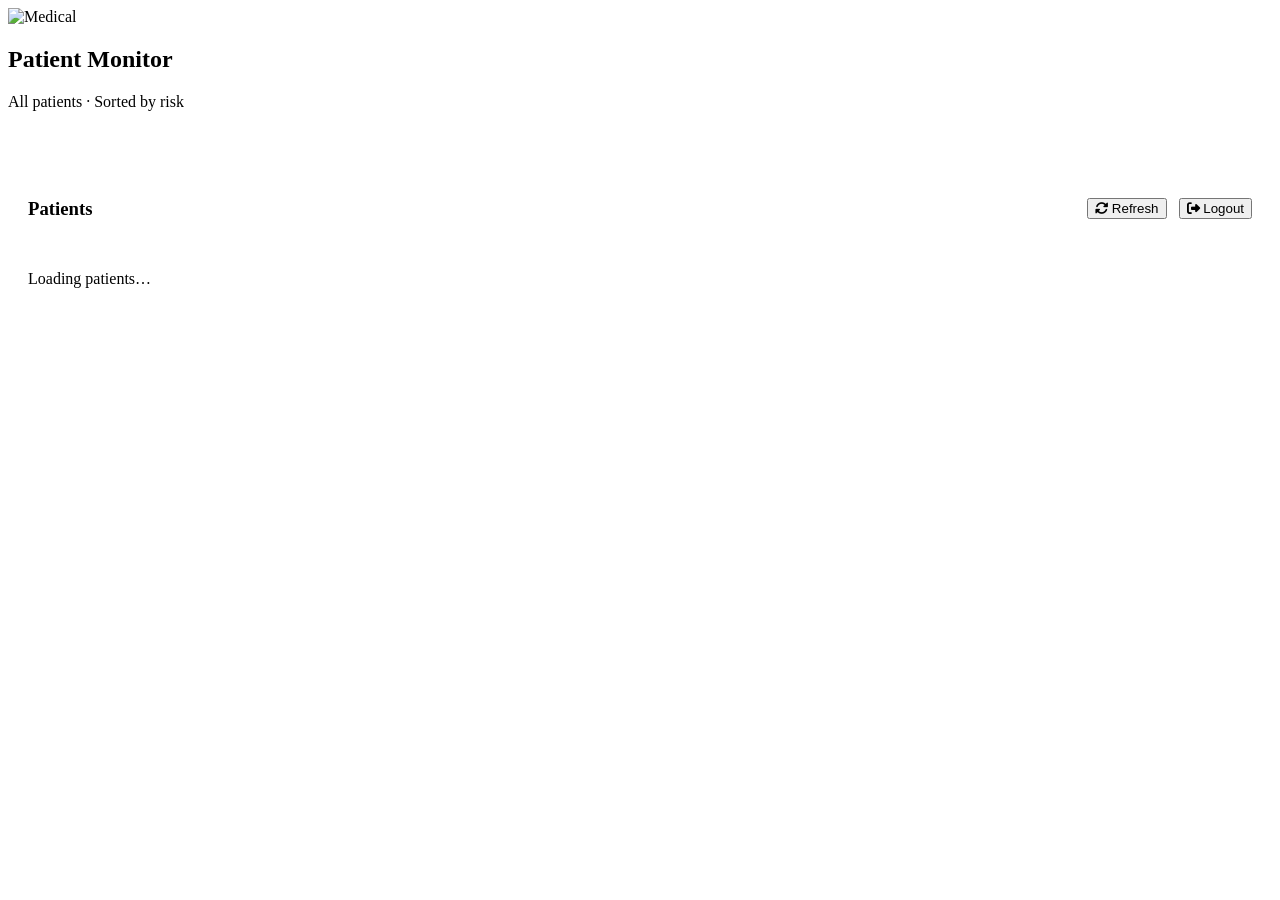
==== clinician.html @ 2faeb7e5 "Add files via upload" ====
<!DOCTYPE html>
<html lang="en">
<head>
    <meta charset="UTF-8">
    <meta name="viewport" content="width=device-width, initial-scale=1.0">
    <meta name="theme-color" content="#f64515">
    <meta name="description" content="AURA Clinician View - Blood Pressure Patient Monitoring">
    <meta name="apple-mobile-web-app-capable" content="yes">
    <meta name="apple-mobile-web-app-status-bar-style" content="black-translucent">
    <meta name="apple-mobile-web-app-title" content="AURA">
    <link rel="icon" type="image/svg+xml" href="data:image/svg+xml,<svg xmlns='http://www.w3.org/2000/svg' viewBox='0 0 192 192'><rect width='192' height='192' fill='%23f64515' rx='45'/><text x='96' y='106' font-size='96' font-weight='bold' fill='%23fff' text-anchor='middle' font-family='Syne'>A</text></svg>">
    <link rel="manifest" href="/manifest.json">
    <link rel="preconnect" href="https://fonts.googleapis.com">
    <link rel="preconnect" href="https://fonts.gstatic.com" crossorigin>
    <link href="https://fonts.googleapis.com/css2?family=Syne:wght@400;600;700;800&family=DM+Sans:ital,wght@0,300;0,400;0,500;1,300&family=DM+Mono:wght@300;400;500&display=swap" rel="stylesheet">
    <link rel="stylesheet" href="https://cdnjs.cloudflare.com/ajax/libs/font-awesome/6.4.0/css/all.min.css">
    <link rel="stylesheet" href="css/style.css">
    <title>Clinician View - AURA</title>
</head>
<body>

<main class="page-container">

<section id="clinician-page" class="page active">
    <div class="clinician-banner">
        <img src="https://images.unsplash.com/photo-1551601651-2a8555f1a136?w=900&q=80&auto=format&fit=crop" alt="Medical" loading="lazy">
        <div class="clinician-banner-text">
            <h2>Patient Monitor</h2>
            <p>All patients · Sorted by risk</p>
        </div>
    </div>

    <div style="height: 52px;"></div>

    <div style="display:flex;justify-content:space-between;padding:0 20px 16px;align-items:center;">
        <h3>Patients</h3>
        <div>
            <button class="btn-text" id="refreshPatientsBtn">
                <i class="fas fa-sync-alt"></i> Refresh
            </button>
            <button class="btn-text danger" id="logoutBtn" style="margin-left:8px;">
                <i class="fas fa-sign-out-alt"></i> Logout
            </button>
        </div>
    </div>

    <div id="patients-list" style="padding:0 20px;">
        <p class="empty-state">Loading patients…</p>
    </div>

    <div style="height: 24px;"></div>
</section>

</main>

<script src="js/auth.js"></script>
<script src="js/clinician.js"></script>
<script>
  if ('serviceWorker' in navigator) {
    window.addEventListener('load', () => {
      navigator.serviceWorker.register('/service-worker.js').then((registration) => {
        console.log('Service Worker registered:', registration);
      }).catch((err) => {
        console.log('Service Worker registration failed:', err);
      });
    });
  }
</script>
</body>
</html>
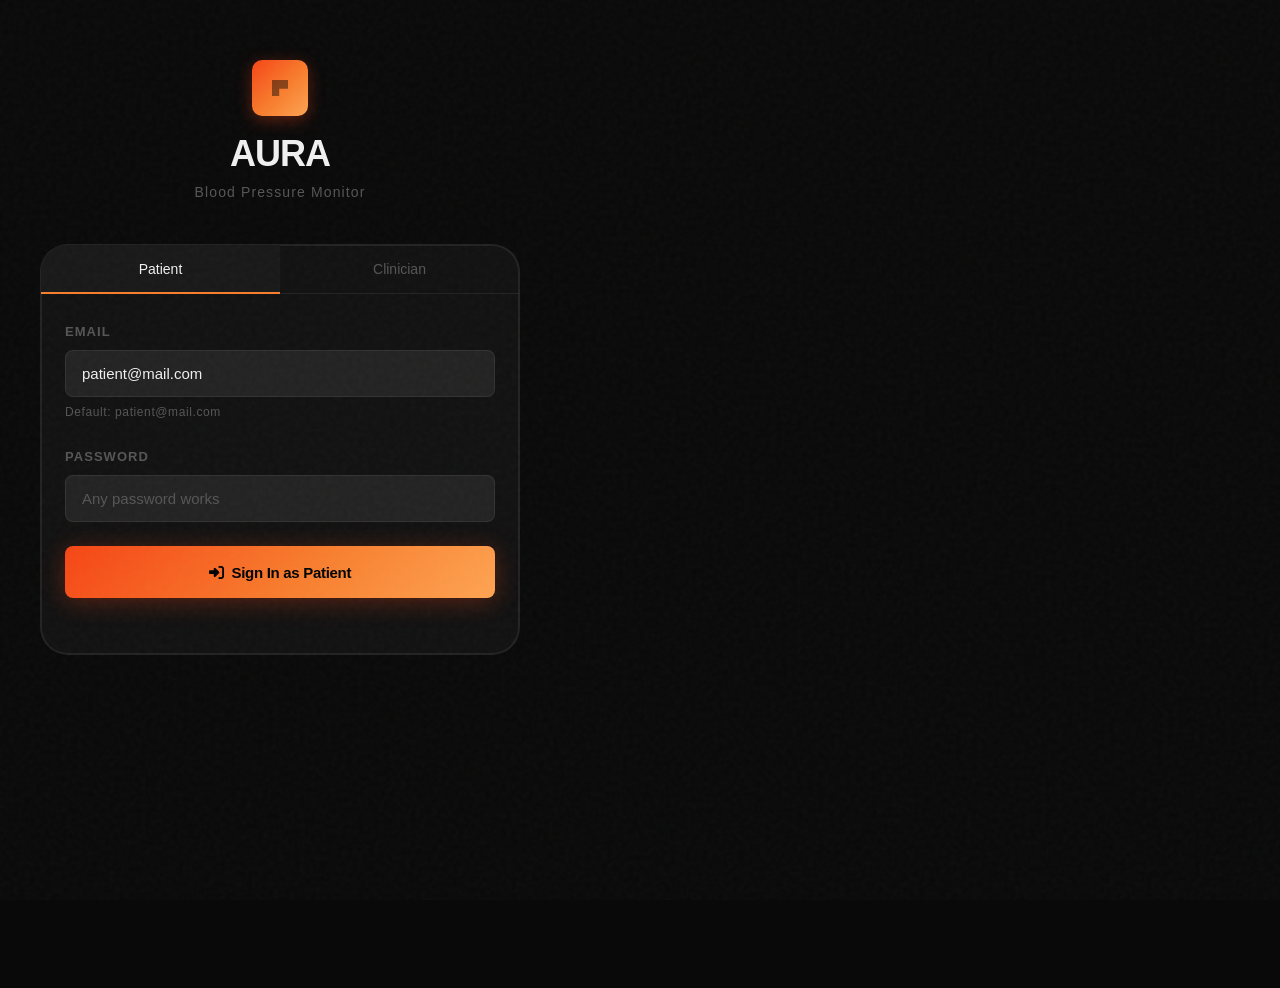
==== commit 4de196fe: "Update meta description for clinician view" ====
--- a/clinician.html
+++ b/clinician.html
@@ -4,7 +4,7 @@
     <meta charset="UTF-8">
     <meta name="viewport" content="width=device-width, initial-scale=1.0">
     <meta name="theme-color" content="#f64515">
-    <meta name="description" content="AURA Clinician View - Blood Pressure Patient Monitoring">
+    <meta name="description" content="R-LIVING Clinician View - Blood Pressure Patient Monitoring">
     <meta name="apple-mobile-web-app-capable" content="yes">
     <meta name="apple-mobile-web-app-status-bar-style" content="black-translucent">
     <meta name="apple-mobile-web-app-title" content="AURA">
--- a/css/style.css
+++ b/css/style.css
@@ -0,0 +1,1662 @@
+:root {
+    /* Core palette */
+    --black:       #090909;
+    --surface:     #111111;
+    --surface-2:   #181818;
+    --surface-3:   #222222;
+    --border:      rgba(255,255,255,0.07);
+    --border-2:    rgba(255,255,255,0.12);
+
+    /* Brand fire */
+    --fire-1:      #f64515;
+    --fire-2:      #f87d2d;
+    --fire-3:      #fea452;
+    --gradient:    linear-gradient(135deg, #f64515 0%, #f87d2d 55%, #fea452 100%);
+    --gradient-glow: 0 0 40px rgba(246,69,21,0.25);
+
+    /* Status */
+    --green:       #22c55e;
+    --green-glow:  rgba(34,197,94,0.2);
+    --yellow:      #f59e0b;
+    --yellow-glow: rgba(245,158,11,0.2);
+    --red:         #ef4444;
+    --red-glow:    rgba(239,68,68,0.2);
+
+    /* Text */
+    --text:        #f0f0f0;
+    --text-2:      #999;
+    --text-3:      #555;
+
+    /* Layout */
+    --font-display: 'Syne', sans-serif;
+    --font-body:    'DM Sans', sans-serif;
+    --font-mono:    'DM Mono', monospace;
+    --nav-h:        72px;
+    --radius-sm:    8px;
+    --radius-md:    14px;
+    --radius-lg:    20px;
+    --radius-xl:    28px;
+}
+
+/* ══════════════════════════════════════════
+   RESET
+══════════════════════════════════════════ */
+*, *::before, *::after { box-sizing: border-box; margin: 0; padding: 0; }
+html { scroll-behavior: smooth; }
+
+body {
+    font-family: var(--font-body);
+    background: var(--black);
+    color: var(--text);
+    line-height: 1.6;
+    min-height: 100vh;
+    padding-bottom: calc(var(--nav-h) + 16px);
+    font-weight: 300;
+    overflow-x: hidden;
+}
+
+/* Noise grain overlay */
+body::after {
+    content: '';
+    position: fixed;
+    inset: 0;
+    background-image: url("data:image/svg+xml,%3Csvg viewBox='0 0 200 200' xmlns='http://www.w3.org/2000/svg'%3E%3Cfilter id='n'%3E%3CfeTurbulence type='fractalNoise' baseFrequency='0.85' numOctaves='4' stitchTiles='stitch'/%3E%3C/filter%3E%3Crect width='100%25' height='100%25' filter='url(%23n)' opacity='0.035'/%3E%3C/svg%3E");
+    pointer-events: none;
+    z-index: 9999;
+}
+
+/* ══════════════════════════════════════════
+   PAGE SYSTEM
+══════════════════════════════════════════ */
+.page { display: none; }
+.page.active { display: block; animation: slideUp 0.35s cubic-bezier(0.22,1,0.36,1); }
+
+@keyframes slideUp {
+    from { opacity: 0; transform: translateY(16px); }
+    to   { opacity: 1; transform: translateY(0); }
+}
+
+.container {
+    max-width: 480px;
+    margin: 0 auto;
+    padding: 0 20px;
+}
+
+/* ══════════════════════════════════════════
+   BOTTOM NAV
+══════════════════════════════════════════ */
+.bottom-nav {
+    position: fixed;
+    bottom: 0;
+    left: 0;
+    right: 0;
+    height: var(--nav-h);
+    background: rgba(14,14,14,0.92);
+    backdrop-filter: blur(20px);
+    -webkit-backdrop-filter: blur(20px);
+    border-top: 1px solid var(--border);
+    display: flex;
+    justify-content: space-around;
+    align-items: center;
+    z-index: 1000;
+    padding: 0 8px;
+}
+
+.nav-item {
+    display: flex;
+    flex-direction: column;
+    align-items: center;
+    gap: 4px;
+    text-decoration: none;
+    color: var(--text-3);
+    padding: 12px 20px;
+    border-radius: var(--radius-md);
+    transition: all 0.2s ease;
+    flex: 1;
+    position: relative;
+}
+
+.nav-item i { font-size: 1.2rem; transition: all 0.2s; }
+.nav-item span { font-size: 0.65rem; font-family: var(--font-mono); letter-spacing: 0.05em; text-transform: uppercase; }
+
+.nav-item.active {
+    color: var(--fire-2);
+}
+
+.nav-item.active::before {
+    content: '';
+    position: absolute;
+    top: 0;
+    left: 50%;
+    transform: translateX(-50%);
+    width: 32px;
+    height: 2px;
+    background: var(--gradient);
+    border-radius: 0 0 4px 4px;
+}
+
+.nav-item:hover:not(.active) { color: var(--text-2); }
+
+/* ══════════════════════════════════════════
+   HOME PAGE — HERO
+══════════════════════════════════════════ */
+.hero-section {
+    position: relative;
+    min-height: 100svh;
+    display: flex;
+    flex-direction: column;
+    overflow: hidden;
+}
+
+/* Full-bleed hero image */
+.hero-bg {
+    position: absolute;
+    inset: 0;
+    background:
+        linear-gradient(to bottom, rgba(9,9,9,0.2) 0%, rgba(9,9,9,0.7) 55%, rgba(9,9,9,1) 85%),
+        url('https://images.unsplash.com/photo-1576091160550-2173dba999ef?w=900&q=80&auto=format&fit=crop') center/cover no-repeat;
+    z-index: 0;
+}
+
+/* Ambient glow orb */
+.hero-bg::after {
+    content: '';
+    position: absolute;
+    top: 10%;
+    right: -10%;
+    width: 50vw;
+    height: 50vw;
+    background: radial-gradient(circle, rgba(246,69,21,0.22) 0%, transparent 65%);
+    pointer-events: none;
+}
+
+.hero-content {
+    position: relative;
+    z-index: 2;
+    flex: 1;
+    display: flex;
+    flex-direction: column;
+    padding: 0 24px;
+}
+
+/* App header top bar */
+.app-header {
+    display: flex;
+    align-items: center;
+    justify-content: space-between;
+    padding: 56px 0 0;
+}
+
+.logo-lockup {
+    display: flex;
+    align-items: center;
+    gap: 10px;
+}
+
+.logo-mark {
+    width: 36px;
+    height: 36px;
+    background: var(--gradient);
+    border-radius: 10px;
+    display: grid;
+    place-items: center;
+    position: relative;
+    box-shadow: 0 4px 16px rgba(246,69,21,0.35);
+}
+
+.logo-mark::before {
+    content: '';
+    width: 16px;
+    height: 16px;
+    background: rgba(0,0,0,0.45);
+    clip-path: polygon(0 0, 100% 0, 100% 55%, 45% 55%, 45% 100%, 0 100%);
+}
+
+.logo-name {
+    font-family: var(--font-display);
+    font-weight: 800;
+    font-size: 20px;
+    letter-spacing: -0.5px;
+    color: var(--text);
+}
+
+.header-badge {
+    font-family: var(--font-mono);
+    font-size: 10px;
+    color: var(--text-2);
+    border: 1px solid var(--border-2);
+    padding: 5px 12px;
+    border-radius: 100px;
+    letter-spacing: 0.08em;
+    backdrop-filter: blur(8px);
+}
+
+/* Hero text block */
+.hero-text-block {
+    margin-top: auto;
+    padding-bottom: 8px;
+}
+
+.hero-eyebrow {
+    font-family: var(--font-mono);
+    font-size: 11px;
+    color: var(--fire-2);
+    letter-spacing: 0.15em;
+    text-transform: uppercase;
+    margin-bottom: 16px;
+    display: flex;
+    align-items: center;
+    gap: 10px;
+}
+.hero-eyebrow::before { content: ''; width: 24px; height: 1px; background: var(--fire-2); }
+
+.hero-title {
+    font-family: var(--font-display);
+    font-weight: 800;
+    font-size: clamp(40px, 11vw, 56px);
+    line-height: 0.95;
+    letter-spacing: -2.5px;
+    margin-bottom: 20px;
+    color: var(--text);
+}
+
+.hero-title .g {
+    background: var(--gradient);
+    -webkit-background-clip: text;
+    -webkit-text-fill-color: transparent;
+    background-clip: text;
+}
+
+.hero-sub {
+    font-size: 15px;
+    color: rgba(240,240,240,0.6);
+    line-height: 1.65;
+    margin-bottom: 36px;
+    max-width: 320px;
+    font-weight: 300;
+}
+
+/* Registration form */
+.register-form {
+    background: rgba(17,17,17,0.8);
+    border: 1px solid var(--border-2);
+    border-radius: var(--radius-xl);
+    padding: 28px 24px;
+    backdrop-filter: blur(24px);
+    -webkit-backdrop-filter: blur(24px);
+    margin-bottom: 0;
+}
+
+.form-row {
+    margin-bottom: 14px;
+}
+
+.form-label {
+    font-family: var(--font-mono);
+    font-size: 10px;
+    color: var(--text-3);
+    letter-spacing: 0.1em;
+    text-transform: uppercase;
+    display: block;
+    margin-bottom: 8px;
+}
+
+.form-input {
+    width: 100%;
+    background: var(--surface-3);
+    border: 1px solid var(--border);
+    border-radius: var(--radius-sm);
+    padding: 14px 16px;
+    font-family: var(--font-body);
+    font-size: 15px;
+    color: var(--text);
+    outline: none;
+    transition: border-color 0.2s, box-shadow 0.2s;
+}
+
+.form-input::placeholder { color: var(--text-3); }
+
+.form-input:focus {
+    border-color: rgba(248,125,45,0.5);
+    box-shadow: 0 0 0 3px rgba(248,125,45,0.1);
+}
+
+.btn-primary {
+    width: 100%;
+    height: clamp(44px, 10vw, 52px);
+    background: var(--gradient);
+    border: none;
+    border-radius: var(--radius-sm);
+    font-family: var(--font-display);
+    font-weight: 700;
+    font-size: clamp(13px, 3vw, 15px);
+    letter-spacing: -0.3px;
+    color: #000;
+    cursor: pointer;
+    transition: all 0.2s;
+    display: flex;
+    align-items: center;
+    justify-content: center;
+    gap: 8px;
+    box-shadow: 0 4px 24px rgba(246,69,21,0.3);
+    margin-top: 6px;
+}
+
+.btn-primary:hover {
+    transform: translateY(-1px);
+    box-shadow: 0 8px 32px rgba(246,69,21,0.4);
+}
+
+.btn-primary:active { transform: translateY(0); }
+
+
+.form-hint {
+    font-family: var(--font-mono);
+    font-size: 11px;
+    color: var(--text-3);
+    text-align: center;
+    margin-top: 14px;
+    min-height: 16px;
+}
+
+/* Feature cards row */
+.feature-strip {
+    padding: 32px 24px 0;
+    display: grid;
+    grid-template-columns: repeat(3, 1fr);
+    gap: 10px;
+    position: relative;
+    z-index: 2;
+}
+
+.feat-card {
+    background: var(--surface);
+    border: 1px solid var(--border);
+    border-radius: var(--radius-md);
+    padding: 16px 14px;
+    text-align: center;
+    transition: all 0.2s;
+}
+
+.feat-card:hover {
+    border-color: rgba(248,125,45,0.25);
+    transform: translateY(-2px);
+}
+
+.feat-icon {
+    width: 36px;
+    height: 36px;
+    background: var(--gradient);
+    border-radius: 10px;
+    display: grid;
+    place-items: center;
+    margin: 0 auto 10px;
+    font-size: 0.85rem;
+    color: #000;
+}
+
+.feat-card h4 {
+    font-family: var(--font-display);
+    font-weight: 700;
+    font-size: 12px;
+    letter-spacing: -0.2px;
+    margin-bottom: 4px;
+    color: var(--text);
+}
+
+.feat-card p {
+    font-size: 11px;
+    color: var(--text-3);
+    line-height: 1.5;
+    margin: 0;
+}
+
+/* ══════════════════════════════════════════
+   ROOK CALLBACK PAGE
+══════════════════════════════════════════ */
+#rook-callback-page .hero {
+    display: flex;
+    flex-direction: column;
+    align-items: center;
+    justify-content: center;
+    min-height: 80svh;
+    gap: 20px;
+    text-align: center;
+}
+
+#rook-callback-page .spinner-ring {
+    width: 64px;
+    height: 64px;
+    border: 3px solid var(--border);
+    border-top-color: var(--fire-2);
+    border-radius: 50%;
+    animation: spin 0.8s linear infinite;
+}
+
+@keyframes spin { to { transform: rotate(360deg); } }
+
+/* ══════════════════════════════════════════
+   DASHBOARD PAGE
+══════════════════════════════════════════ */
+.page-top {
+    padding: clamp(40px, 8vw, 52px) clamp(16px, 4vw, 24px) clamp(16px, 4vw, 24px);
+    display: flex;
+    justify-content: space-between;
+    align-items: flex-start;
+    gap: 12px;
+}
+
+.page-top-left .greeting {
+    font-family: var(--font-body);
+    font-size: clamp(10px, 2.5vw, 11px);
+    color: var(--text-3);
+    letter-spacing: 0.1em;
+    text-transform: uppercase;
+    margin-bottom: 4px;
+    font-weight: 500;
+}
+
+.page-top-left h2 {
+    font-family: 'Syne', sans-serif;
+    font-weight: 800;
+    font-size: clamp(28px, 7vw, 32px);
+    letter-spacing: -1px;
+    line-height: 1;
+    color: var(--text);
+}
+
+.date-chip {
+    font-family: var(--font-body);
+    font-size: clamp(11px, 2.5vw, 12px);
+    color: var(--text-3);
+    border: 1px solid var(--border);
+    padding: clamp(6px, 2vw, 8px) clamp(10px, 3vw, 12px);
+    border-radius: 100px;
+    white-space: nowrap;
+    font-weight: 500;
+}
+
+/* Hero BP card */
+.bp-hero-card {
+    margin: 0 clamp(12px, 3vw, 20px) clamp(12px, 3vw, 20px);
+    border-radius: var(--radius-xl);
+    overflow: hidden;
+    position: relative;
+    min-height: clamp(180px, 40vw, 220px);
+}
+
+.bp-hero-content {
+    position: relative;
+    z-index: 2;
+    padding: clamp(20px, 5vw, 28px);
+    display: flex;
+    flex-direction: column;
+    height: 100%;
+    min-height: clamp(180px, 40vw, 220px);
+}
+
+.bp-reading-big .bp-value {
+    font-family: 'Syne', sans-serif;
+    font-weight: 800;
+    font-size: clamp(52px, 16vw, 76px);
+    letter-spacing: -2px;
+    line-height: 1;
+    color: var(--text);
+    background: var(--gradient);
+    -webkit-background-clip: text;
+    -webkit-text-fill-color: transparent;
+    background-clip: text;
+    display: block;
+}
+
+.bp-reading-big .bp-unit {
+    font-family: 'DM Sans', sans-serif;
+    font-size: clamp(16px, 4vw, 19px);
+    color: var(--text);
+    letter-spacing: 0.1em;
+    text-transform: uppercase;
+    display: block;
+    margin-top: 8px;
+    font-weight: 600;
+}
+
+.bp-reading-big .bp-label {
+    font-family: 'DM Sans', sans-serif;
+    font-size: clamp(13px, 3vw, 15px);
+    color: var(--text-3);
+    letter-spacing: 0.05em;
+    display: block;
+    margin-top: 4px;
+    font-weight: 400;
+}
+
+.bp-meta-row {
+    display: flex;
+    align-items: center;
+    gap: clamp(12px, 3vw, 16px);
+    margin-top: clamp(12px, 3vw, 16px);
+}
+
+.bp-meta-item {
+    display: flex;
+    align-items: center;
+    gap: 6px;
+    font-family: var(--font-body);
+    font-size: clamp(11px, 2.5vw, 12px);
+    color: var(--text-2);
+    font-weight: 500;
+}
+
+/* Section blocks */
+.section-block {
+    margin: 0 clamp(12px, 3vw, 20px) clamp(16px, 4vw, 20px);
+    background: var(--surface);
+    border: 1px solid var(--border);
+    border-radius: var(--radius-xl);
+    overflow: hidden;
+}
+
+.section-head {
+    display: flex;
+    justify-content: space-between;
+    align-items: center;
+    padding: clamp(16px, 4vw, 20px) clamp(16px, 4vw, 22px);
+    border-bottom: 1px solid var(--border);
+    gap: 8px;
+    flex-wrap: wrap;
+}
+
+.section-head h3 {
+    font-family: 'Syne', sans-serif;
+    font-weight: 700;
+    font-size: clamp(16px, 4vw, 19px);
+    letter-spacing: -0.5px;
+    color: var(--text);
+    margin: 0;
+}
+
+/* Chart area */
+.chart-wrap {
+    padding: clamp(18px, 4vw, 24px) clamp(14px, 3vw, 18px);
+    min-height: clamp(160px, 45vw, 200px);
+}
+
+/* Reading list */
+.reading-item {
+    display: flex;
+    align-items: center;
+    justify-content: space-between;
+    padding: clamp(16px, 4vw, 20px) clamp(16px, 4vw, 22px);
+    border-bottom: 1px solid var(--border);
+    transition: background 0.15s;
+    gap: 12px;
+    flex-wrap: wrap;
+}
+
+.reading-item:last-child { border-bottom: none; }
+.reading-item:hover { background: var(--surface-2); }
+
+.reading-bp {
+    font-family: 'Syne', sans-serif;
+    font-weight: 700;
+    font-size: clamp(20px, 5vw, 28px);
+    letter-spacing: -0.5px;
+    color: var(--text);
+    margin-bottom: 2px;
+    display: block;
+}
+
+.reading-time {
+    font-family: 'DM Sans', sans-serif;
+    font-size: clamp(12px, 2.8vw, 13px);
+    color: var(--text-3);
+    font-weight: 400;
+    display: block;
+}
+
+/* Alert items */
+.alert-item {
+    display: flex;
+    align-items: flex-start;
+    gap: clamp(12px, 3vw, 14px);
+    padding: clamp(14px, 3vw, 18px) clamp(16px, 4vw, 22px);
+    border-bottom: 1px solid var(--border);
+    flex-wrap: wrap;
+}
+
+.alert-item:last-child { border-bottom: none; }
+
+/* Status badge for readings */
+.status-badge {
+    display: inline-block;
+    padding: clamp(6px, 1.5vw, 8px) clamp(10px, 2.5vw, 12px);
+    border-radius: 6px;
+    font-family: 'DM Sans', sans-serif;
+    font-size: clamp(10px, 2.5vw, 11px);
+    letter-spacing: 0.08em;
+    text-transform: uppercase;
+    border: 1px solid;
+    font-weight: 600;
+    white-space: nowrap;
+}
+
+.status-badge.normal   { color: #4ade80; border-color: #4ade80; background: transparent; }
+.status-badge.elevated { color: #fbbf24; border-color: #fbbf24; background: transparent; }
+.status-badge.high     { color: #fb923c; border-color: #fb923c;  background: transparent; }
+.status-badge.crisis   { color: #f87171; border-color: #f87171; background: transparent; }
+
+/* FAB */
+.fab {
+    position: fixed;
+    bottom: calc(var(--nav-h) + 20px);
+    right: 20px;
+    width: 56px;
+    height: 56px;
+    border-radius: 50%;
+    background: var(--gradient);
+    color: #000;
+    border: none;
+    box-shadow: 0 6px 24px rgba(246,69,21,0.4);
+    cursor: pointer;
+    display: grid;
+    place-items: center;
+    font-size: 1.3rem;
+    z-index: 999;
+    transition: all 0.2s;
+}
+
+.fab:hover { transform: scale(1.08); box-shadow: 0 8px 32px rgba(246,69,21,0.5); }
+
+/* ══════════════════════════════════════════
+   CLINICIAN PAGE
+══════════════════════════════════════════ */
+
+/* Image banner for clinician */
+.clinician-banner {
+    position: relative;
+    height: 180px;
+    margin: 0 0 -40px 0;
+    overflow: hidden;
+}
+
+.clinician-banner img {
+    width: 100%;
+    height: 100%;
+    object-fit: cover;
+}
+
+.clinician-banner::after {
+    content: '';
+    position: absolute;
+    inset: 0;
+    background: linear-gradient(to bottom, rgba(9,9,9,0.3) 0%, rgba(9,9,9,1) 100%);
+}
+
+.clinician-banner-text {
+    position: absolute;
+    bottom: 52px;
+    left: 24px;
+    z-index: 2;
+}
+
+.clinician-banner-text h2 {
+    font-family: var(--font-display);
+    font-weight: 800;
+    font-size: 28px;
+    letter-spacing: -1px;
+    color: var(--text);
+    margin: 0;
+}
+
+.clinician-banner-text p {
+    font-family: var(--font-mono);
+    font-size: 11px;
+    color: var(--text-3);
+    margin: 4px 0 0;
+    letter-spacing: 0.06em;
+}
+
+/* Patient cards */
+.patient-card {
+    margin: 0 20px 12px;
+    background: var(--surface);
+    border: 1px solid var(--border);
+    border-radius: var(--radius-xl);
+    overflow: hidden;
+    transition: all 0.2s;
+}
+
+.patient-card:hover { border-color: var(--border-2); transform: translateY(-1px); }
+
+.patient-card.status-red   { border-left: 3px solid var(--fire-1); }
+.patient-card.status-yellow { border-left: 3px solid var(--yellow); }
+.patient-card.status-green  { border-left: 3px solid var(--green); }
+
+.patient-card-header {
+    display: flex;
+    align-items: center;
+    gap: 14px;
+    padding: 18px 20px;
+}
+
+.patient-avatar {
+    width: 44px;
+    height: 44px;
+    border-radius: 50%;
+    background: var(--gradient);
+    display: grid;
+    place-items: center;
+    font-family: var(--font-display);
+    font-weight: 800;
+    font-size: 16px;
+    color: #000;
+    flex-shrink: 0;
+}
+
+.patient-name {
+    font-family: var(--font-display);
+    font-weight: 700;
+    font-size: 16px;
+    letter-spacing: -0.3px;
+    color: var(--text);
+    margin-bottom: 2px;
+}
+
+.patient-phone {
+    font-family: var(--font-mono);
+    font-size: 12px;
+    color: var(--text-3);
+}
+
+.patient-bp-display {
+    margin-left: auto;
+    text-align: right;
+}
+
+.patient-bp-val {
+    font-family: var(--font-display);
+    font-weight: 800;
+    font-size: 22px;
+    letter-spacing: -1px;
+    background: var(--gradient);
+    -webkit-background-clip: text;
+    -webkit-text-fill-color: transparent;
+    background-clip: text;
+}
+
+.patient-bp-unit {
+    font-family: var(--font-mono);
+    font-size: 10px;
+    color: var(--text-3);
+    display: block;
+}
+
+/* Expanded patient detail */
+.patient-detail {
+    display: none;
+    padding: 0 20px 20px;
+    border-top: 1px solid var(--border);
+}
+
+.patient-detail.open { display: block; }
+
+.detail-row {
+    display: flex;
+    justify-content: space-between;
+    padding: 10px 0;
+    border-bottom: 1px solid var(--border);
+    font-size: 13px;
+    color: var(--text-2);
+}
+
+.detail-row:last-child { border-bottom: none; }
+
+.detail-row strong {
+    font-family: var(--font-mono);
+    font-size: 11px;
+    color: var(--text-3);
+    text-transform: uppercase;
+    letter-spacing: 0.06em;
+    font-weight: 400;
+}
+
+.btn-reviewed {
+    margin-top: 14px;
+    width: 100%;
+    height: 42px;
+    background: var(--surface-3);
+    border: 1px solid var(--border-2);
+    border-radius: var(--radius-sm);
+    color: var(--text-2);
+    font-family: var(--font-mono);
+    font-size: 12px;
+    letter-spacing: 0.06em;
+    cursor: pointer;
+    transition: all 0.2s;
+    display: flex;
+    align-items: center;
+    justify-content: center;
+    gap: 8px;
+}
+
+.btn-reviewed:hover { background: rgba(34,197,94,0.1); color: #4ade80; border-color: rgba(74,222,128,0.3); }
+
+/* ══════════════════════════════════════════
+   PROFILE PAGE
+══════════════════════════════════════════ */
+.profile-hero {
+    position: relative;
+    height: 220px;
+    margin-bottom: 0;
+}
+
+.profile-hero-img {
+    width: 100%;
+    height: 100%;
+    object-fit: cover;
+}
+
+.profile-hero::after {
+    content: '';
+    position: absolute;
+    inset: 0;
+    background: linear-gradient(to bottom, rgba(9,9,9,0.2) 0%, rgba(9,9,9,1) 100%);
+}
+
+.profile-avatar-wrap {
+    position: absolute;
+    bottom: -24px;
+    left: 24px;
+    z-index: 2;
+}
+
+.avatar {
+    width: 72px;
+    height: 72px;
+    background: var(--gradient);
+    border-radius: 50%;
+    display: grid;
+    place-items: center;
+    font-family: var(--font-display);
+    font-weight: 800;
+    font-size: 24px;
+    color: #000;
+    border: 3px solid var(--black);
+    box-shadow: 0 4px 20px rgba(246,69,21,0.3);
+}
+
+.profile-info {
+    padding: 40px 24px 20px;
+}
+
+.profile-info h2 {
+    font-family: var(--font-display);
+    font-weight: 800;
+    font-size: 24px;
+    letter-spacing: -0.8px;
+    margin-bottom: 2px;
+}
+
+.profile-subtitle {
+    font-family: var(--font-mono);
+    font-size: 12px;
+    color: var(--text-3);
+    letter-spacing: 0.05em;
+    margin: 0;
+}
+
+/* Profile sections */
+.profile-section-block {
+    margin: 0 20px 16px;
+    background: var(--surface);
+    border: 1px solid var(--border);
+    border-radius: var(--radius-xl);
+    overflow: hidden;
+}
+
+.profile-section-head {
+    padding: 18px 22px;
+    border-bottom: 1px solid var(--border);
+    font-family: var(--font-mono);
+    font-size: 11px;
+    color: var(--text-3);
+    letter-spacing: 0.1em;
+    text-transform: uppercase;
+    display: flex;
+    align-items: center;
+    gap: 8px;
+}
+
+.setting-item {
+    display: flex;
+    justify-content: space-between;
+    align-items: center;
+    padding: 18px 22px;
+    border-bottom: 1px solid var(--border);
+}
+
+.setting-item:last-child { border-bottom: none; }
+
+.setting-info h4 {
+    font-family: var(--font-display);
+    font-weight: 600;
+    font-size: 15px;
+    letter-spacing: -0.3px;
+    margin-bottom: 2px;
+    color: var(--text);
+}
+
+.setting-info p {
+    font-size: 13px;
+    color: var(--text-3);
+    margin: 0;
+}
+
+/* Toggle switch */
+.switch {
+    position: relative;
+    display: inline-block;
+    width: 50px;
+    height: 28px;
+    flex-shrink: 0;
+}
+
+.switch input { opacity: 0; width: 0; height: 0; }
+
+.slider {
+    position: absolute;
+    cursor: pointer;
+    inset: 0;
+    background: var(--surface-3);
+    border: 1px solid var(--border-2);
+    border-radius: 100px;
+    transition: 0.25s;
+}
+
+.slider::before {
+    content: '';
+    position: absolute;
+    height: 20px;
+    width: 20px;
+    left: 3px;
+    bottom: 3px;
+    background: var(--text-3);
+    border-radius: 50%;
+    transition: 0.25s;
+}
+
+input:checked + .slider { background: rgba(34,197,94,0.2); border-color: rgba(74,222,128,0.4); }
+input:checked + .slider::before { transform: translateX(22px); background: #4ade80; }
+
+/* ══════════════════════════════════════════
+   MODAL
+══════════════════════════════════════════ */
+.modal {
+    display: none;
+    position: fixed;
+    inset: 0;
+    background: rgba(0,0,0,0.8);
+    backdrop-filter: blur(8px);
+    z-index: 2000;
+    align-items: flex-end;
+    justify-content: center;
+}
+
+.modal.active { display: flex; }
+
+.modal-content {
+    background: var(--surface);
+    border: 1px solid var(--border-2);
+    border-radius: var(--radius-xl) var(--radius-xl) 0 0;
+    max-width: 480px;
+    width: 100%;
+    max-height: 85svh;
+    overflow-y: auto;
+    animation: sheetUp 0.3s cubic-bezier(0.22,1,0.36,1);
+}
+
+@keyframes sheetUp {
+    from { transform: translateY(100%); }
+    to { transform: translateY(0); }
+}
+
+.modal-handle {
+    width: 36px;
+    height: 4px;
+    background: var(--border-2);
+    border-radius: 100px;
+    margin: 14px auto 0;
+}
+
+.modal-header {
+    display: flex;
+    justify-content: space-between;
+    align-items: center;
+    padding: 16px 24px;
+    border-bottom: 1px solid var(--border);
+}
+
+.modal-header h3 {
+    font-family: var(--font-display);
+    font-weight: 700;
+    font-size: 18px;
+    letter-spacing: -0.5px;
+    margin: 0;
+}
+
+.modal-close {
+    width: 32px;
+    height: 32px;
+    background: var(--surface-3);
+    border: 1px solid var(--border);
+    border-radius: 50%;
+    color: var(--text-2);
+    cursor: pointer;
+    display: grid;
+    place-items: center;
+    font-size: 1rem;
+    transition: all 0.2s;
+}
+
+.modal-close:hover { background: var(--surface-2); color: var(--text); }
+
+.modal-body {
+    padding: 24px;
+}
+
+.privacy-content h4 {
+    font-family: var(--font-display);
+    font-weight: 700;
+    font-size: 15px;
+    letter-spacing: -0.3px;
+    margin-bottom: 8px;
+    margin-top: 20px;
+    color: var(--fire-2);
+}
+
+.privacy-content h4:first-child { margin-top: 0; }
+
+.privacy-content p {
+    font-size: 14px;
+    color: var(--text-3);
+    line-height: 1.65;
+    margin-bottom: 0;
+}
+
+.privacy-actions {
+    margin-top: 28px;
+}
+
+/* ══════════════════════════════════════════
+   UTILITIES
+══════════════════════════════════════════ */
+.empty-state {
+    text-align: center;
+    font-family: var(--font-mono);
+    font-size: 12px;
+    color: var(--text-3);
+    padding: 36px 20px;
+    letter-spacing: 0.05em;
+}
+
+h1,h2,h3,h4,h5 { line-height: 1.2; }
+
+:focus-visible {
+    outline: 2px solid rgba(248,125,45,0.6);
+    outline-offset: 2px;
+}
+
+::-webkit-scrollbar { width: 4px; }
+::-webkit-scrollbar-track { background: transparent; }
+::-webkit-scrollbar-thumb { background: var(--surface-3); border-radius: 100px; }
+/* ══════════════════════════════════════════
+   LOGIN PAGE
+══════════════════════════════════════════ */
+.login-page {
+    display: flex;
+    align-items: center;
+    justify-content: center;
+    min-height: 100vh;
+    padding: 20px;
+    background: var(--black);
+}
+
+.login-container {
+    width: 100%;
+    max-width: 420px;
+    padding: 20px 0;
+}
+
+.login-header {
+    text-align: center;
+    margin-bottom: 40px;
+}
+
+.login-header .logo-mark {
+    width: 56px;
+    height: 56px;
+    margin: 0 auto 16px;
+}
+
+.login-header h1 {
+    font-family: var(--font-display);
+    font-weight: 800;
+    font-size: clamp(28px, 8vw, 36px);
+    letter-spacing: -1px;
+    color: var(--text);
+    margin: 0 0 6px;
+}
+
+.login-header .tagline {
+    font-family: var(--font-body);
+    font-size: clamp(12px, 3vw, 14px);
+    color: var(--text-3);
+    letter-spacing: 0.08em;
+    margin: 0;
+}
+
+.login-form-wrapper {
+    background: var(--surface);
+    border: 1px solid var(--border);
+    border-radius: var(--radius-xl);
+    overflow: hidden;
+    box-shadow: inset 0 0 0 1px var(--border);
+}
+
+.form-tabs {
+    display: grid;
+    grid-template-columns: 1fr 1fr;
+    border-bottom: 1px solid var(--border);
+}
+
+.tab-btn {
+    padding: clamp(12px, 4vw, 16px);
+    background: none;
+    border: none;
+    font-family: var(--font-body);
+    font-size: clamp(12px, 3vw, 14px);
+    color: var(--text-3);
+    cursor: pointer;
+    transition: all 0.2s;
+    position: relative;
+    font-weight: 500;
+}
+
+.tab-btn.active {
+    color: var(--text);
+    background: var(--surface-2);
+}
+
+.tab-btn.active::after {
+    content: '';
+    position: absolute;
+    bottom: -1px;
+    left: 0;
+    right: 0;
+    height: 2px;
+    background: var(--fire-2);
+}
+
+.login-form {
+    display: none;
+    padding: clamp(20px, 5vw, 28px) clamp(16px, 4vw, 24px);
+}
+
+.login-form.active { display: block; }
+
+.form-group {
+    margin-bottom: clamp(18px, 4vw, 24px);
+}
+
+.form-group label {
+    display: block;
+    font-family: 'DM Sans', sans-serif;
+    font-size: clamp(12px, 3vw, 13px);
+    color: var(--text-3);
+    letter-spacing: 0.08em;
+    text-transform: uppercase;
+    margin-bottom: 8px;
+    font-weight: 600;
+}
+
+.form-group input {
+    width: 100%;
+    padding: clamp(11px, 3vw, 14px) clamp(12px, 3vw, 16px);
+    background: var(--surface-3);
+    border: 1px solid var(--border);
+    border-radius: var(--radius-sm);
+    font-family: 'DM Sans', sans-serif;
+    font-size: clamp(14px, 3.5vw, 15px);
+    color: var(--text);
+    outline: none;
+    transition: all 0.2s;
+}
+
+.form-group input::placeholder { 
+    color: var(--text-3);
+    font-size: clamp(13px, 3vw, 15px);
+}
+
+.form-group input:focus {
+    border-color: rgba(248,125,45,0.5);
+    box-shadow: 0 0 0 3px rgba(248,125,45,0.1);
+}
+
+.form-group small {
+    display: block;
+    font-family: 'DM Sans', sans-serif;
+    font-size: clamp(11px, 2.5vw, 12px);
+    color: var(--text-3);
+    margin-top: 6px;
+    letter-spacing: 0.05em;
+}
+
+.form-message {
+    font-family: var(--font-body);
+    font-size: clamp(10px, 2.5vw, 11px);
+    color: var(--fire-2);
+    text-align: center;
+    min-height: 16px;
+    margin-top: 12px;
+}
+
+.login-footer {
+    text-align: center;
+    padding: clamp(12px, 3vw, 16px);
+    font-family: var(--font-body);
+    font-size: clamp(10px, 2.5vw, 11px);
+    color: var(--text-3);
+}
+
+
+/* Patient cards in clinician view */
+.patient-card {
+    margin: 0 0 12px 0;
+    background: var(--surface);
+    border: 1px solid var(--border);
+    border-radius: var(--radius-xl);
+    padding: 20px;
+    cursor: pointer;
+    transition: all 0.2s;
+}
+
+.patient-card:hover {
+    border-color: var(--border-2);
+    transform: translateY(-1px);
+}
+
+.patient-card.critical {
+    border: 2px solid var(--red);
+    background: var(--surface);
+}
+
+.patient-card.critical h4,
+.patient-card.critical p {
+    color: inherit;
+}
+
+.patient-card.high {
+    border: 2px solid var(--fire-1);
+    background: var(--surface);
+}
+
+.patient-card.high h4,
+.patient-card.high p {
+    color: inherit;
+}
+
+.patient-card.elevated {
+    border: 2px solid var(--yellow);
+    background: var(--surface);
+}
+
+.patient-card.elevated h4,
+.patient-card.elevated p {
+    color: inherit;
+}
+
+.patient-card.normal {
+    border: 2px solid var(--green);
+    background: var(--surface);
+}
+
+.patient-card h4 {
+    font-family: var(--font-display);
+    font-weight: 700;
+    font-size: 16px;
+    letter-spacing: -0.3px;
+    margin: 0 0 4px;
+    color: var(--text);
+}
+
+.patient-card p {
+    font-size: 12px;
+    color: var(--text-3);
+    margin: 0;
+}
+
+.risk-badge {
+    display: inline-block;
+    padding: 4px 8px;
+    border-radius: 6px;
+    font-family: var(--font-mono);
+    font-size: 10px;
+    letter-spacing: 0.08em;
+    text-transform: uppercase;
+    font-weight: 600;
+}
+
+.risk-badge.critical {
+    background: transparent;
+    color: #f87171;
+    border: 1px solid #f87171;
+}
+
+.risk-badge.high {
+    background: transparent;
+    color: #fb923c;
+    border: 1px solid #fb923c;
+}
+
+.risk-badge.elevated {
+    background: transparent;
+    color: #fbbf24;
+    border: 1px solid #fbbf24;
+}
+
+.risk-badge.normal {
+    background: transparent;
+    color: #4ade80;
+    border: 1px solid #4ade80;
+}
+
+.patient-details {
+    background: var(--surface-2);
+    border-radius: var(--radius-md);
+    padding: 14px;
+    margin-top: 12px;
+}
+
+.patient-details h5 {
+    font-family: var(--font-display);
+    font-weight: 700;
+    font-size: 13px;
+    color: var(--text-2);
+    margin: 0 0 8px;
+    text-transform: uppercase;
+    letter-spacing: 0.05em;
+}
+
+.empty-state {
+    text-align: center;
+    padding: 20px;
+    color: var(--text-3);
+    font-size: 13px;
+}
+
+.btn-primary.danger {
+    background: linear-gradient(135deg, var(--red), #ef4444);
+}
+
+.btn-primary.danger:hover {
+    box-shadow: 0 8px 32px rgba(239,68,68,0.4);
+}
+
+/* ══════════════════════════════════════════
+   RESPONSIVE TEXT & SPACING
+══════════════════════════════════════════ */
+
+.data-source-item {
+    display: flex;
+    align-items: flex-start;
+    gap: clamp(12px, 3vw, 16px);
+    padding: clamp(14px, 3vw, 16px);
+    background: var(--surface-2);
+    border-radius: var(--radius-md);
+    border: 1px solid var(--border);
+}
+
+.data-source-item i {
+    font-size: clamp(20px, 5vw, 24px);
+    color: var(--fire-2);
+    flex-shrink: 0;
+    margin-top: 2px;
+}
+
+.data-source-item h4 {
+    font-family: 'Syne', sans-serif;
+    font-weight: 700;
+    font-size: clamp(13px, 3.5vw, 15px);
+    color: var(--text);
+    margin: 0 0 4px;
+}
+
+.data-source-item p {
+    font-family: 'DM Sans', sans-serif;
+    font-size: clamp(12px, 2.8vw, 13px);
+    color: var(--text-3);
+    margin: 0;
+}
+
+.setting-item h4 {
+    font-family: 'Syne', sans-serif;
+    font-weight: 700;
+    font-size: clamp(14px, 3.5vw, 16px);
+    color: var(--text);
+    margin: 0;
+    margin-bottom: 2px;
+}
+
+.setting-item p {
+    font-family: 'DM Sans', sans-serif;
+    font-size: clamp(12px, 2.8vw, 13px);
+    color: var(--text-3);
+    margin: 0;
+}
+
+.setting-item {
+    display: flex;
+    justify-content: space-between;
+    align-items: center;
+    padding: clamp(14px, 3vw, 18px) clamp(16px, 4vw, 22px);
+    border-bottom: 1px solid var(--border);
+}
+
+.setting-item:last-child { 
+    border-bottom: none; 
+}
+
+.setting-info {
+    flex: 1;
+}
+
+.btn-text {
+    font-family: 'DM Sans', sans-serif;
+    font-size: clamp(11px, 2.5vw, 12px);
+    color: var(--fire-2);
+    background: none;
+    border: none;
+    cursor: pointer;
+    letter-spacing: 0.05em;
+    padding: 4px 0;
+    display: flex;
+    align-items: center;
+    gap: 5px;
+    transition: opacity 0.2s;
+    font-weight: 500;
+}
+
+.btn-text:hover { 
+    opacity: 0.7; 
+}
+
+.btn-text.danger { 
+    color: var(--red); 
+}
+
+.form-message {
+    font-family: 'DM Sans', sans-serif;
+    font-size: clamp(11px, 2.5vw, 12px);
+    color: var(--fire-2);
+    text-align: center;
+    min-height: 16px;
+    margin-top: 12px;
+}
+
+.empty-state {
+    text-align: center;
+    padding: clamp(16px, 4vw, 24px);
+    color: var(--text-3);
+    font-size: clamp(12px, 3vw, 14px);
+    font-weight: 400;
+}
+
+/* Profile section responsive */
+.profile-info h2 {
+    font-size: clamp(20px, 6vw, 24px);
+}
+
+.profile-info h3 {
+    font-size: clamp(16px, 4vw, 18px);
+}
+
+.profile-subtitle {
+    font-size: clamp(11px, 2.5vw, 13px);
+}
+
+.profile-section-head {
+    padding: clamp(14px, 3vw, 18px) clamp(16px, 4vw, 22px);
+    border-bottom: 1px solid var(--border);
+    font-family: 'DM Sans', sans-serif;
+    font-size: clamp(11px, 2.5vw, 12px);
+    color: var(--text-3);
+    letter-spacing: 0.08em;
+    text-transform: uppercase;
+    display: flex;
+    align-items: center;
+    gap: 8px;
+    font-weight: 500;
+}
+
+/* Profile section responsive */
+.profile-info h2 {
+    font-size: clamp(20px, 6vw, 24px);
+}
+
+.profile-info h3 {
+    font-size: clamp(16px, 4vw, 18px);
+}
+
+.profile-subtitle {
+    font-size: clamp(11px, 2.5vw, 13px);
+}
+
+/* Clinic banner text */
+.clinician-banner-text h2 {
+    font-size: clamp(22px, 5vw, 28px);
+}
+
+.clinician-banner-text p {
+    font-size: clamp(10px, 2.5vw, 12px);
+}
+
+/* Patient card responsive */
+.patient-card h4 {
+    font-size: clamp(14px, 3.5vw, 16px);
+}
+
+.patient-card p {
+    font-size: clamp(11px, 2.5vw, 13px);
+}
+
+.risk-badge {
+    font-size: clamp(8px, 2vw, 10px);
+}
+
+.patient-bp-val {
+    font-size: clamp(18px, 5vw, 22px);
+}
+
+/* Chart height responsive */
+#bpChart {
+    height: clamp(140px, 50vw, 180px) !important;
+}
+
+/* Form inputs responsive */
+.form-input {
+    font-size: clamp(13px, 3.5vw, 15px);
+    padding: clamp(10px, 3vw, 14px) clamp(12px, 3vw, 16px);
+}
+
+/* Pulse animation for device search */
+@keyframes pulse {
+    0% {
+        opacity: 1;
+    }
+    50% {
+        opacity: 0.5;
+    }
+    100% {
+        opacity: 1;
+    }
+}
+
+@keyframes pulse-dot {
+    0% {
+        transform: scale(1);
+        opacity: 1;
+    }
+    50% {
+        transform: scale(1.2);
+        opacity: 0.8;
+    }
+    100% {
+        transform: scale(1);
+        opacity: 1;
+    }
+}
+
+.pulse-icon {
+    animation: pulse 1.5s ease-in-out infinite;
+}
+
+.btn-pulse {
+    animation: pulse 1.5s ease-in-out infinite;
+    cursor: not-allowed !important;
+    opacity: 0.7;
+}
+
+.pulse-dot {
+    display: inline-block;
+    width: 8px;
+    height: 8px;
+    background-color: var(--fire-1);
+    border-radius: 50%;
+    margin-right: 4px;
+    animation: pulse-dot 1.2s ease-in-out infinite;
+}
+
+/* Mobile first adjustments */
+@media (max-width: 480px) {
+    body {
+        padding-bottom: calc(var(--nav-h) + 12px);
+    }
+    
+    .page-container {
+        max-width: 100%;
+    }
+    
+    .login-container {
+        max-width: 100%;
+    }
+}
+
+@media (min-width: 769px) {
+    .login-page {
+        padding: 40px;
+    }
+    
+    .login-container {
+        max-width: 480px;
+    }
+}
